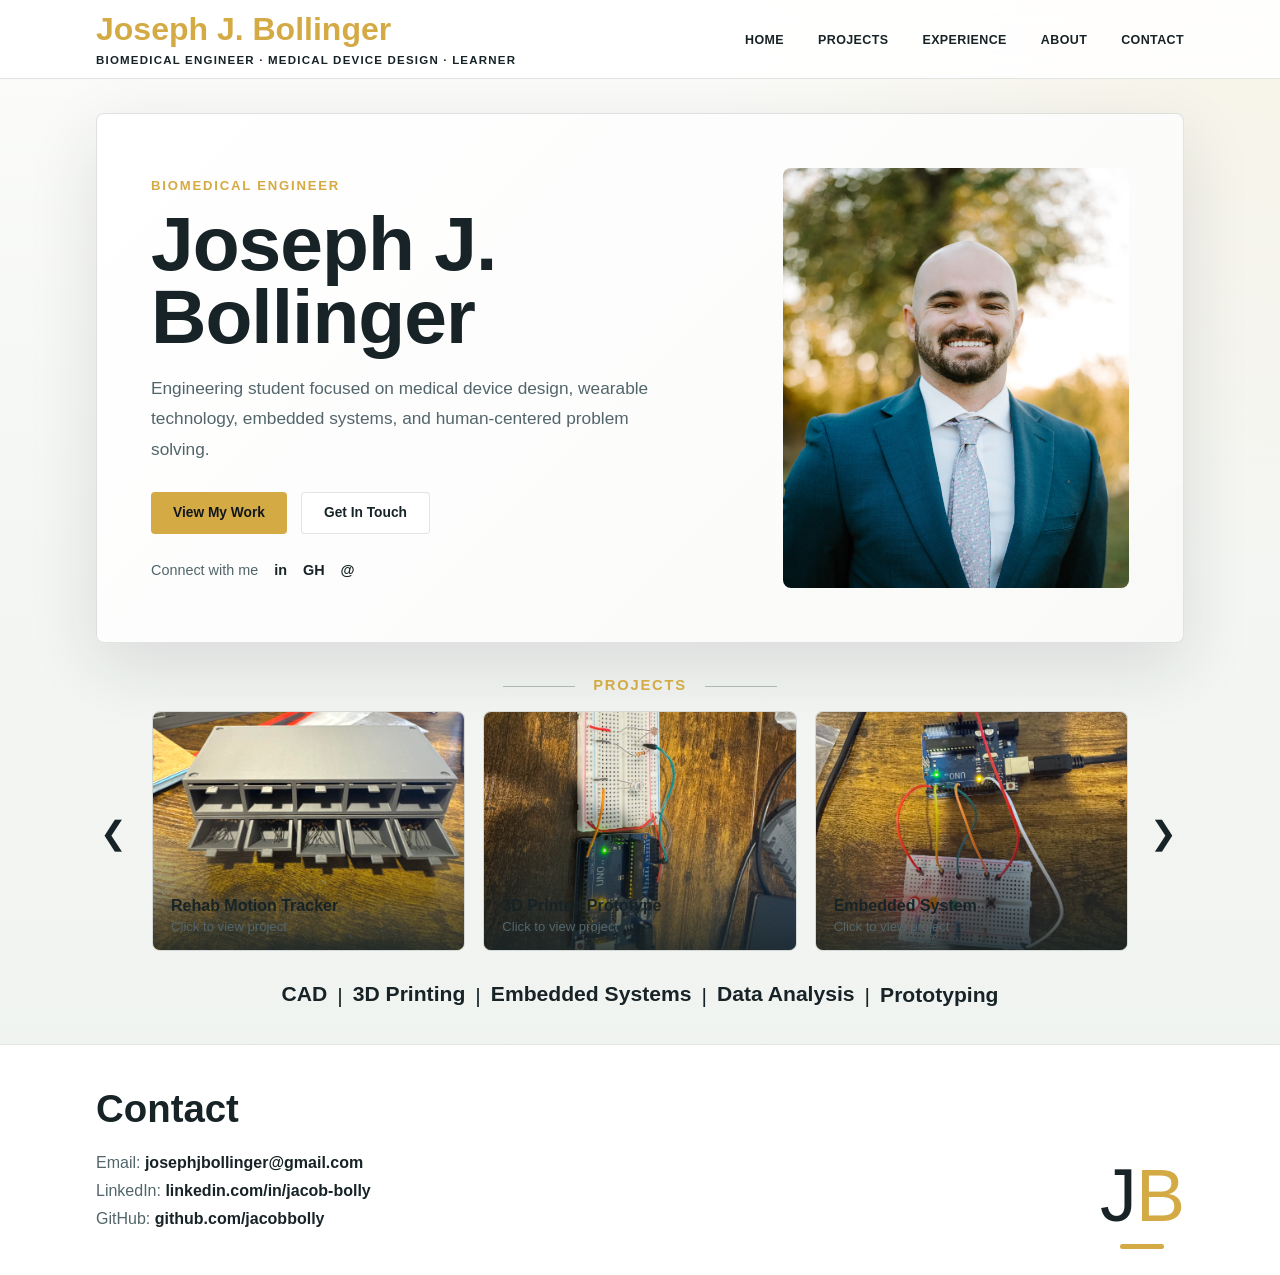
==== index.html @ 613b1543 "Add files via upload" ====
<!DOCTYPE html>
<html lang="en">
<head>
  <meta charset="UTF-8">
  <meta http-equiv="X-UA-Compatible" content="IE=edge">
  <meta name="viewport" content="width=device-width, initial-scale=1.0">
  <link rel="icon" type="image/svg+xml" href="assets/favicon.svg">
  <link rel="stylesheet" href="style.css">
  <title>Joseph J. Bollinger</title>
</head>

<body>
  <header>
    <nav class="navbar">
      <a href="index.html#home" class="nav-branding">
        <span class="nav-title">Joseph J. Bollinger</span>
        <span class="nav-subheading">Biomedical Engineer &middot; Medical Device Design &middot; Learner</span>
      </a>

      <ul class="nav-menu">
        <li class="nav-item"><a href="index.html#home" class="nav-link">Home</a></li>
        <li class="nav-item"><a href="projects.html" class="nav-link">Projects</a></li>
        <li class="nav-item"><a href="experience.html" class="nav-link">Experience</a></li>
        <li class="nav-item"><a href="about.html" class="nav-link">About</a></li>
        <li class="nav-item"><a href="index.html#contact" class="nav-link">Contact</a></li>
      </ul>

      <button type="button" class="hamburger" aria-label="Open navigation menu">
        <span class="bar"></span>
        <span class="bar"></span>
        <span class="bar"></span>
      </button>
    </nav>
  </header>

  <main>
    <section class="hero" id="home">
      <div class="hero-panel">
        <div class="hero-copy">
          <p class="eyebrow">Biomedical Engineer</p>
          <h1>Joseph J. Bollinger</h1>
          <p class="home-mission">
            Engineering student focused on medical device design, wearable technology,
            embedded systems, and human-centered problem solving.
          </p>
          <div class="hero-actions">
            <a class="primary-button" href="projects.html">View My Work</a>
            <a class="secondary-button" href="index.html#contact">Get In Touch</a>
          </div>
          <div class="social-links">
            <span>Connect with me</span>
            <a href="https://www.linkedin.com/in/jacob-bolly/" target="_blank" rel="noopener noreferrer">in</a>
            <a href="https://github.com/jacobbolly" target="_blank" rel="noopener noreferrer">GH</a>
            <a href="mailto:josephjbollinger@gmail.com">@</a>
          </div>
        </div>
        <img src="assets/home-portrait.jpg" alt="Joseph J. Bollinger" class="hero-portrait">
      </div>

      <h2 class="carousel-heading">Projects</h2>
      <div class="project-carousel">
        <button type="button" class="carousel-btn prev-btn" aria-label="Previous project">&#10094;</button>

        <div class="project-slider">
          <div class="slide-track">

            <a href="projects.html#rehab-motion-tracker" class="project-card">
              <img src="assets/project1.jpg" alt="Rehab Motion Tracker">
              <div class="project-overlay">
                <h3>Rehab Motion Tracker</h3>
                <p>Click to view project</p>
              </div>
            </a>

            <a href="projects.html#printed-prototype" class="project-card">
              <img src="assets/project2.jpg" alt="3D Printed Prototype">
              <div class="project-overlay">
                <h3>3D Printed Prototype</h3>
                <p>Click to view project</p>
              </div>
            </a>

            <a href="projects.html#embedded-system" class="project-card">
              <img src="assets/project3.jpg" alt="Embedded System">
              <div class="project-overlay">
                <h3>Embedded System</h3>
                <p>Click to view project</p>
              </div>
            </a>

            <a href="projects.html#design-project" class="project-card">
              <img src="assets/project4.jpg" alt="Design Project">
              <div class="project-overlay">
                <h3>Design Project</h3>
                <p>Click to view project</p>
              </div>
            </a>

          </div>
        </div>

        <button type="button" class="carousel-btn next-btn" aria-label="Next project">&#10095;</button>
      </div>

      <div class="carousel-dots"></div>

      <div class="featured-skills">
        <span>CAD</span>
        <span>3D Printing</span>
        <span>Embedded Systems</span>
        <span>Data Analysis</span>
        <span>Prototyping</span>
      </div>
    </section>

    <section class="section" id="contact">
      <h2>Contact</h2>
      <p>Email: <a href="mailto:josephjbollinger@gmail.com">josephjbollinger@gmail.com</a></p>
      <p>LinkedIn: <a href="https://www.linkedin.com/in/jacob-bolly/" target="_blank" rel="noopener noreferrer">linkedin.com/in/jacob-bolly</a></p>
      <p>GitHub: <a href="https://github.com/jacobbolly" target="_blank" rel="noopener noreferrer">github.com/jacobbolly</a></p>
      <div class="contact-logo" aria-label="JB logo">
        <span class="logo-j">J</span><span class="logo-b">B</span>
      </div>
    </section>
  </main>

  <script src="script.js" defer></script>
</body>
</html>
---- style.css ----
:root {
    --Primary: #f4f6f3;
    --Panel: #ffffff;
    --PanelSoft: #f9faf8;
    --Border: rgba(23, 35, 38, 0.12);
    --Accent: #d4aa45;
    --TextPrimary: #172326;
    --TextSecondary: #52656b;
    --Muted: #6f7b86;
    --Shadow: 0 24px 70px rgba(23, 35, 38, 0.12);
}

* {
    padding: 0;
    margin: 0;
    box-sizing: border-box;
}

html {
    scroll-behavior: smooth;
}

body {
    background: radial-gradient(circle at top right, rgba(212, 170, 69, 0.1), transparent 32%),
                linear-gradient(180deg, #fbfcfa 0%, #f4f6f3 46%, #eef2ef 100%);
    color: var(--TextPrimary);
    font-family: 'Manrope', Arial, sans-serif;
}

li {
    list-style: none;
}

a {
    color: inherit;
    text-decoration: none;
}

header {
    background-color: rgba(255, 255, 255, 0.88);
    border-bottom: 1px solid var(--Border);
    backdrop-filter: blur(14px);
    position: sticky;
    top: 0;
    z-index: 1000;
}

.navbar {
    min-height: 78px;
    display: flex;
    justify-content: space-between;
    align-items: center;
    padding: 0 1in;
}

.nav-menu {
    display: flex;
    align-items: center;
    gap: 34px;
}

.nav-branding {
    display: flex;
    flex-direction: column;
    gap: 6px;
}

.nav-title {
    color: var(--Accent);
    font-size: 2rem;
    font-weight: 800;
    line-height: 1.1;
}

.nav-subheading {
    color: var(--TextPrimary);
    font-size: 0.72rem;
    font-weight: 700;
    letter-spacing: 1.2px;
    text-transform: uppercase;
}

.nav-link {
    color: var(--TextPrimary);
    font-size: 0.78rem;
    font-weight: 800;
    letter-spacing: 0.4px;
    text-transform: uppercase;
    transition: 0.25s ease;
}

.nav-link:hover,
.nav-link.active {
    color: var(--Accent);
}

.hamburger {
    display: none;
    cursor: pointer;
    background-color: transparent;
    border: 0;
    padding: 0;
}

.bar {
    width: 25px;
    height: 3px;
    margin: 5px auto;
    background-color: var(--TextPrimary);
    display: block;
    transition: 0.3s;
}

.hero {
    padding: 34px 1in 34px;
}

.hero-panel {
    max-width: 1180px;
    min-height: 430px;
    margin: 0 auto;
    display: grid;
    grid-template-columns: minmax(0, 1.25fr) minmax(280px, 0.75fr);
    gap: 56px;
    align-items: center;
    background: linear-gradient(135deg, rgba(255, 255, 255, 0.96), rgba(249, 250, 248, 0.98));
    border: 1px solid var(--Border);
    border-radius: 8px;
    box-shadow: var(--Shadow);
    padding: 54px;
}

.hero-copy {
    max-width: 560px;
}

.eyebrow {
    color: var(--Accent);
    font-size: 0.82rem;
    font-weight: 900;
    letter-spacing: 1.8px;
    text-transform: uppercase;
    margin-bottom: 14px;
}

.hero h1,
.page-hero h1 {
    color: var(--TextPrimary);
    font-size: clamp(3rem, 6vw, 5.5rem);
    line-height: 0.95;
    letter-spacing: -1px;
    margin-bottom: 20px;
}

.home-mission {
    color: var(--TextSecondary);
    font-size: 1.08rem;
    line-height: 1.75;
    max-width: 520px;
}

.hero-actions {
    display: flex;
    flex-wrap: wrap;
    gap: 14px;
    margin-top: 28px;
}

.primary-button,
.secondary-button {
    border-radius: 4px;
    display: inline-flex;
    align-items: center;
    justify-content: center;
    min-height: 42px;
    padding: 0 22px;
    font-size: 0.86rem;
    font-weight: 800;
}

.primary-button {
    background-color: var(--Accent);
    color: #11161a;
}

.secondary-button {
    border: 1px solid var(--Border);
    color: var(--TextPrimary);
    background-color: #ffffff;
}

.social-links {
    display: flex;
    align-items: center;
    gap: 16px;
    margin-top: 28px;
    color: var(--TextSecondary);
    font-size: 0.9rem;
}

.social-links a {
    color: var(--TextPrimary);
    font-weight: 900;
}

.hero-portrait {
    width: 100%;
    min-height: 330px;
    max-height: 420px;
    object-fit: cover;
    object-position: center top;
    border-radius: 8px;
}

.carousel-heading {
    max-width: 1180px;
    margin: 34px auto 18px;
    color: var(--Accent);
    font-size: 0.92rem;
    font-weight: 900;
    letter-spacing: 1.8px;
    text-align: center;
    text-transform: uppercase;
}

.carousel-heading::before,
.carousel-heading::after {
    content: "";
    display: inline-block;
    width: 72px;
    height: 1px;
    margin: 0 18px;
    background-color: rgba(23, 35, 38, 0.28);
    vertical-align: middle;
}

.project-carousel {
    max-width: 1180px;
    margin: 0 auto;
    display: grid;
    grid-template-columns: 38px 1fr 38px;
    align-items: center;
    gap: 18px;
}

.project-slider {
    overflow: hidden;
}

.slide-track {
    display: flex;
    gap: 18px;
    transition: transform 0.6s ease;
}

.project-card {
    flex: 0 0 calc((100% - 36px) / 3);
    min-width: calc((100% - 36px) / 3);
    height: 240px;
    background-color: #eef2ef;
    border: 1px solid var(--Border);
    border-radius: 8px;
    overflow: hidden;
    position: relative;
}

.project-card img {
    width: 100%;
    height: 100%;
    object-fit: cover;
}

.project-card::after {
    content: "";
    position: absolute;
    inset: 0;
    background: linear-gradient(to top, rgba(23, 35, 38, 0.82), transparent 58%);
}

.project-overlay {
    position: absolute;
    left: 18px;
    right: 18px;
    bottom: 16px;
    z-index: 2;
}

.project-overlay h3 {
    color: var(--TextPrimary);
    font-size: 1rem;
    margin-bottom: 4px;
}

.project-overlay p {
    color: var(--TextSecondary);
    font-size: 0.82rem;
}

.carousel-btn {
    width: 34px;
    height: 34px;
    border: 0;
    background-color: transparent;
    color: var(--TextPrimary);
    font-size: 2rem;
    cursor: pointer;
}

.carousel-btn:hover {
    color: var(--Accent);
}

.carousel-dots {
    display: none;
}

.featured-skills {
    max-width: 1180px;
    margin: 28px auto 0;
    display: flex;
    flex-wrap: wrap;
    justify-content: center;
    align-items: center;
    gap: 10px;
    color: var(--TextPrimary);
    font-size: 1.32rem;
    font-weight: 800;
    line-height: 1.4;
}

.featured-skills span {
    color: var(--TextPrimary);
}

.featured-skills span:not(:last-child)::after {
    content: "|";
    display: inline-block;
    margin-left: 10px;
    font-weight: 300;
    color: var(--TextPrimary);
    vertical-align: middle;
}

.about-tags span {
    border: 1px solid var(--Border);
    border-radius: 6px;
    background-color: rgba(255, 255, 255, 0.72);
    color: var(--TextPrimary);
    font-size: 0.82rem;
    font-weight: 800;
    padding: 9px 16px;
}

.section {
    max-width: 1180px;
    margin: 0 auto;
    padding: 74px 1in;
}

.section h2 {
    color: var(--TextPrimary);
    font-size: clamp(2rem, 3vw, 3rem);
    margin-bottom: 18px;
}

.section p {
    color: var(--TextSecondary);
    line-height: 1.75;
}

.about-hero,
.page-hero {
    min-height: auto;
}

.about-hero .hero-content,
.page-hero .hero-content {
    max-width: 1180px;
    margin: 0 auto;
    background: linear-gradient(135deg, rgba(255, 255, 255, 0.96), rgba(249, 250, 248, 0.98));
    border: 1px solid var(--Border);
    border-radius: 8px;
    padding: 54px;
}

.about-intro {
    display: grid;
    grid-template-columns: minmax(220px, 0.7fr) minmax(0, 1.3fr);
    gap: 42px;
    align-items: center;
    margin-top: 34px;
}

.about-portrait {
    width: 100%;
    max-width: 320px;
    aspect-ratio: 4 / 5;
    object-fit: cover;
    object-position: center top;
    border-radius: 8px;
}

.about-intro-text {
    color: var(--TextSecondary);
    font-size: clamp(1.25rem, 2vw, 1.8rem);
    font-weight: 600;
    line-height: 1.5;
}

.about-layout {
    display: grid;
    grid-template-columns: minmax(0, 1.1fr) minmax(280px, 0.9fr);
    gap: 28px;
}

.about-card,
.about-values article,
.project-detail {
    background-color: var(--Panel);
    border: 1px solid var(--Border);
    border-radius: 8px;
    padding: 26px;
    box-shadow: 0 16px 42px rgba(23, 35, 38, 0.08);
}

.about-copy h2,
.about-card h3,
.about-values h3,
.project-detail h2 {
    color: var(--TextPrimary);
}

.about-copy p {
    color: var(--TextSecondary);
    margin-bottom: 16px;
}

.about-tags {
    display: flex;
    flex-wrap: wrap;
    gap: 10px;
}

.about-values {
    display: grid;
    grid-template-columns: repeat(3, minmax(0, 1fr));
    gap: 22px;
}

.about-section-alt {
    padding-top: 0;
}

.project-list {
    display: grid;
    gap: 24px;
}

.project-detail {
    display: grid;
    grid-template-columns: minmax(220px, 0.75fr) minmax(0, 1.25fr);
    gap: 26px;
    align-items: center;
}

.project-detail img {
    width: 100%;
    aspect-ratio: 4 / 3;
    object-fit: cover;
    border-radius: 8px;
}

#contact {
    max-width: none;
    background-color: #ffffff;
    border-top: 1px solid var(--Border);
    color: var(--TextPrimary);
    padding: 42px 1in;
    position: relative;
}

#contact p {
    color: var(--TextSecondary);
}

#contact a {
    color: var(--TextPrimary);
    font-weight: 800;
}

#contact a:hover {
    color: var(--Accent);
}

.contact-logo {
    position: absolute;
    right: 1in;
    bottom: 26px;
    color: var(--TextPrimary);
    font-size: 4.6rem;
    font-weight: 300;
    letter-spacing: -1px;
    line-height: 1;
}

.contact-logo::after {
    content: "";
    display: block;
    width: 44px;
    height: 5px;
    margin: 12px auto 0;
    border-radius: 999px;
    background-color: var(--Accent);
}

.logo-j {
    color: var(--TextPrimary);
}

.logo-b {
    color: var(--Accent);
}

@media(max-width: 900px) {
    .navbar,
    .hero,
    .section,
    #contact {
        padding-left: 24px;
        padding-right: 24px;
    }

    .hamburger {
        display: block;
    }

    .hamburger.active .bar:nth-child(2) {
        opacity: 0;
    }

    .hamburger.active .bar:nth-child(1) {
        transform: translateY(8px) rotate(45deg);
    }

    .hamburger.active .bar:nth-child(3) {
        transform: translateY(-8px) rotate(-45deg);
    }

    .nav-menu {
        position: fixed;
        right: 0;
        top: 78px;
        width: 100%;
        flex-direction: column;
        gap: 20px;
        background-color: #ffffff;
        border-bottom: 1px solid var(--Border);
        padding: 28px 0;
        transform: translateX(100%);
        transition: 0.3s ease;
    }

    .nav-menu.active {
        transform: translateX(0);
    }

    .hero-panel,
    .about-intro,
    .about-layout,
    .about-values,
    .project-detail {
        grid-template-columns: 1fr;
    }

    .hero-panel,
    .about-hero .hero-content,
    .page-hero .hero-content {
        padding: 28px;
    }

    .hero-portrait,
    .about-portrait {
        max-width: 360px;
        margin: 0 auto;
    }

    .project-card {
        flex-basis: 100%;
        min-width: 100%;
    }

    .contact-logo {
        position: static;
        width: max-content;
        margin: 24px 0 0 auto;
        font-size: 3.5rem;
    }
}
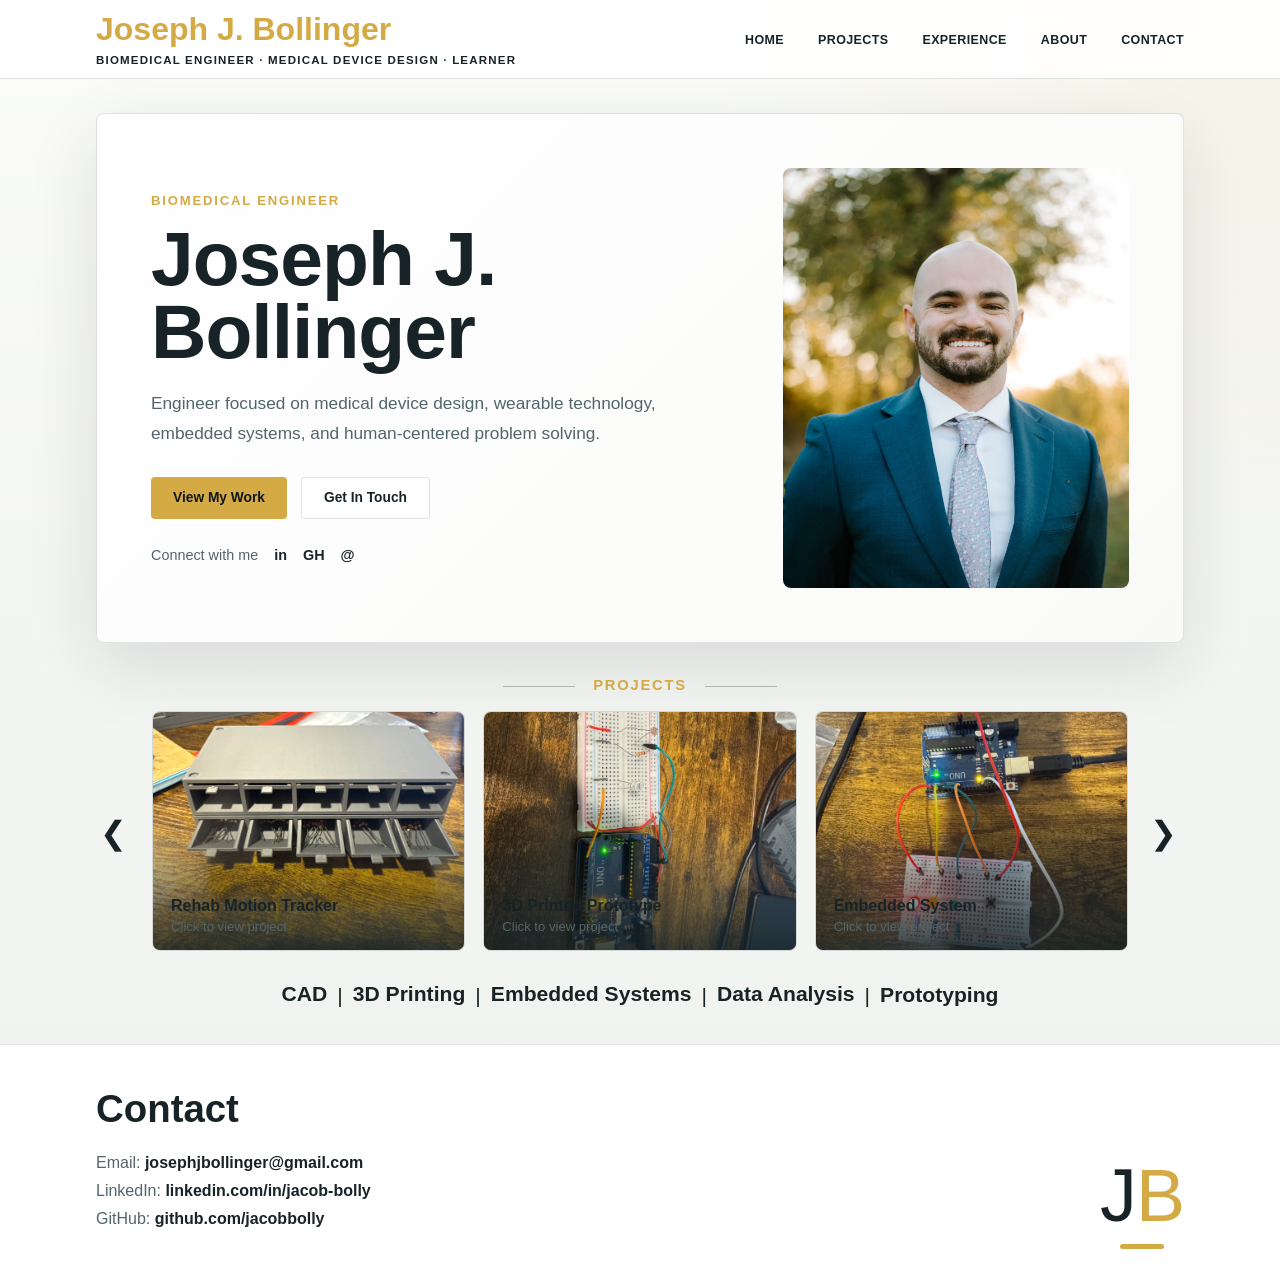
==== commit a1a07137: "Add files via upload" ====
--- a/index.html
+++ b/index.html
@@ -2,28 +2,28 @@
 <html lang="en">
 <head>
   <meta charset="UTF-8">
-  <meta http-equiv="X-UA-Compatible" content="IE=edge">
-  <meta name="viewport" content="width=device-width, initial-scale=1.0">
-  <link rel="icon" type="image/svg+xml" href="assets/favicon.svg">
-  <link rel="stylesheet" href="style.css">
-  <title>Joseph J. Bollinger</title>
+  <meta http-equiv="X-UA-Compatible" content="IE=edge">
+  <meta name="viewport" content="width=device-width, initial-scale=1.0">
+  <link rel="icon" type="image/svg+xml" href="assets/favicon.svg">
+  <link rel="stylesheet" href="style.css">
+  <title>Joseph J. Bollinger</title>
 </head>
 
 <body>
   <header>
-    <nav class="navbar">
-      <a href="index.html#home" class="nav-branding">
-        <span class="nav-title">Joseph J. Bollinger</span>
-        <span class="nav-subheading">Biomedical Engineer &middot; Medical Device Design &middot; Learner</span>
-      </a>
+    <nav class="navbar">
+      <a href="index.html#home" class="nav-branding">
+        <span class="nav-title">Joseph J. Bollinger</span>
+        <span class="nav-subheading">Biomedical Engineer &middot; Medical Device Design &middot; Learner</span>
+      </a>
 
-      <ul class="nav-menu">
-        <li class="nav-item"><a href="index.html#home" class="nav-link">Home</a></li>
-        <li class="nav-item"><a href="projects.html" class="nav-link">Projects</a></li>
-        <li class="nav-item"><a href="experience.html" class="nav-link">Experience</a></li>
-        <li class="nav-item"><a href="about.html" class="nav-link">About</a></li>
-        <li class="nav-item"><a href="index.html#contact" class="nav-link">Contact</a></li>
-      </ul>
+      <ul class="nav-menu">
+        <li class="nav-item"><a href="index.html#home" class="nav-link">Home</a></li>
+        <li class="nav-item"><a href="projects.html" class="nav-link">Projects</a></li>
+        <li class="nav-item"><a href="experience.html" class="nav-link">Experience</a></li>
+        <li class="nav-item"><a href="about.html" class="nav-link">About</a></li>
+        <li class="nav-item"><a href="index.html#contact" class="nav-link">Contact</a></li>
+      </ul>
 
       <button type="button" class="hamburger" aria-label="Open navigation menu">
         <span class="bar"></span>
@@ -34,31 +34,31 @@
   </header>
 
   <main>
-    <section class="hero" id="home">
-      <div class="hero-panel">
-        <div class="hero-copy">
-          <p class="eyebrow">Biomedical Engineer</p>
-          <h1>Joseph J. Bollinger</h1>
-          <p class="home-mission">
-            Engineering student focused on medical device design, wearable technology,
-            embedded systems, and human-centered problem solving.
-          </p>
-          <div class="hero-actions">
-            <a class="primary-button" href="projects.html">View My Work</a>
-            <a class="secondary-button" href="index.html#contact">Get In Touch</a>
-          </div>
-          <div class="social-links">
-            <span>Connect with me</span>
-            <a href="https://www.linkedin.com/in/jacob-bolly/" target="_blank" rel="noopener noreferrer">in</a>
-            <a href="https://github.com/jacobbolly" target="_blank" rel="noopener noreferrer">GH</a>
-            <a href="mailto:josephjbollinger@gmail.com">@</a>
-          </div>
-        </div>
-        <img src="assets/home-portrait.jpg" alt="Joseph J. Bollinger" class="hero-portrait">
-      </div>
-
-      <h2 class="carousel-heading">Projects</h2>
-      <div class="project-carousel">
+    <section class="hero" id="home">
+      <div class="hero-panel">
+        <div class="hero-copy">
+          <p class="eyebrow">Biomedical Engineer</p>
+          <h1>Joseph J. Bollinger</h1>
+          <p class="home-mission">
+            Engineer focused on medical device design, wearable technology,
+            embedded systems, and human-centered problem solving.
+          </p>
+          <div class="hero-actions">
+            <a class="primary-button" href="projects.html">View My Work</a>
+            <a class="secondary-button" href="index.html#contact">Get In Touch</a>
+          </div>
+          <div class="social-links">
+            <span>Connect with me</span>
+            <a href="https://www.linkedin.com/in/jacob-bolly/" target="_blank" rel="noopener noreferrer">in</a>
+            <a href="https://github.com/jacobbolly" target="_blank" rel="noopener noreferrer">GH</a>
+            <a href="mailto:josephjbollinger@gmail.com">@</a>
+          </div>
+        </div>
+        <img src="assets/home-portrait.jpg" alt="Joseph J. Bollinger" class="hero-portrait">
+      </div>
+
+      <h2 class="carousel-heading">Projects</h2>
+      <div class="project-carousel">
         <button type="button" class="carousel-btn prev-btn" aria-label="Previous project">&#10094;</button>
 
         <div class="project-slider">
@@ -102,28 +102,28 @@
         <button type="button" class="carousel-btn next-btn" aria-label="Next project">&#10095;</button>
       </div>
 
-      <div class="carousel-dots"></div>
-
-      <div class="featured-skills">
+      <div class="carousel-dots"></div>
+
+      <div class="featured-skills">
         <span>CAD</span>
         <span>3D Printing</span>
         <span>Embedded Systems</span>
-        <span>Data Analysis</span>
-        <span>Prototyping</span>
-      </div>
-    </section>
+        <span>Data Analysis</span>
+        <span>Prototyping</span>
+      </div>
+    </section>
 
-    <section class="section" id="contact">
-      <h2>Contact</h2>
-      <p>Email: <a href="mailto:josephjbollinger@gmail.com">josephjbollinger@gmail.com</a></p>
-      <p>LinkedIn: <a href="https://www.linkedin.com/in/jacob-bolly/" target="_blank" rel="noopener noreferrer">linkedin.com/in/jacob-bolly</a></p>
-      <p>GitHub: <a href="https://github.com/jacobbolly" target="_blank" rel="noopener noreferrer">github.com/jacobbolly</a></p>
-      <div class="contact-logo" aria-label="JB logo">
-        <span class="logo-j">J</span><span class="logo-b">B</span>
-      </div>
-    </section>
+    <section class="section" id="contact">
+      <h2>Contact</h2>
+      <p>Email: <a href="mailto:josephjbollinger@gmail.com">josephjbollinger@gmail.com</a></p>
+      <p>LinkedIn: <a href="https://www.linkedin.com/in/jacob-bolly/" target="_blank" rel="noopener noreferrer">linkedin.com/in/jacob-bolly</a></p>
+      <p>GitHub: <a href="https://github.com/jacobbolly" target="_blank" rel="noopener noreferrer">github.com/jacobbolly</a></p>
+      <div class="contact-logo" aria-label="JB logo">
+        <span class="logo-j">J</span><span class="logo-b">B</span>
+      </div>
+    </section>
   </main>
 
   <script src="script.js" defer></script>
 </body>
-</html>
+</html>
--- a/style.css
+++ b/style.css
@@ -468,6 +468,82 @@
     aspect-ratio: 4 / 3;
     object-fit: cover;
     border-radius: 8px;
+}
+
+.experience-summary {
+    color: var(--TextSecondary);
+    font-size: clamp(1.1rem, 1.8vw, 1.45rem);
+    font-weight: 600;
+    line-height: 1.55;
+    max-width: 840px;
+}
+
+.experience-section {
+    padding-top: 56px;
+}
+
+.experience-section-tight {
+    padding-top: 0;
+}
+
+.experience-grid {
+    display: grid;
+    grid-template-columns: minmax(0, 1.35fr) minmax(280px, 0.65fr);
+    gap: 24px;
+}
+
+.experience-grid.three-column {
+    grid-template-columns: repeat(3, minmax(0, 1fr));
+}
+
+.experience-card,
+.skills-panel {
+    background-color: var(--Panel);
+    border: 1px solid var(--Border);
+    border-radius: 8px;
+    box-shadow: 0 16px 42px rgba(23, 35, 38, 0.08);
+    padding: 28px;
+}
+
+.experience-item {
+    display: grid;
+    grid-template-columns: 150px minmax(0, 1fr);
+    gap: 28px;
+}
+
+.experience-date {
+    color: var(--Accent);
+    font-size: 0.86rem;
+    font-weight: 900;
+    letter-spacing: 1px;
+    text-transform: uppercase;
+}
+
+.experience-card h2,
+.experience-card h3 {
+    color: var(--TextPrimary);
+    margin-bottom: 8px;
+}
+
+.experience-card h3:not(:first-of-type) {
+    margin-top: 22px;
+}
+
+.experience-org {
+    color: var(--Muted);
+    font-weight: 800;
+    margin-bottom: 14px;
+}
+
+.experience-card ul {
+    color: var(--TextSecondary);
+    line-height: 1.65;
+    padding-left: 20px;
+}
+
+.experience-card li {
+    list-style: disc;
+    margin-bottom: 8px;
 }
 
 #contact {
@@ -568,7 +644,10 @@
     .about-intro,
     .about-layout,
     .about-values,
-    .project-detail {
+    .project-detail,
+    .experience-grid,
+    .experience-grid.three-column,
+    .experience-item {
         grid-template-columns: 1fr;
     }
 
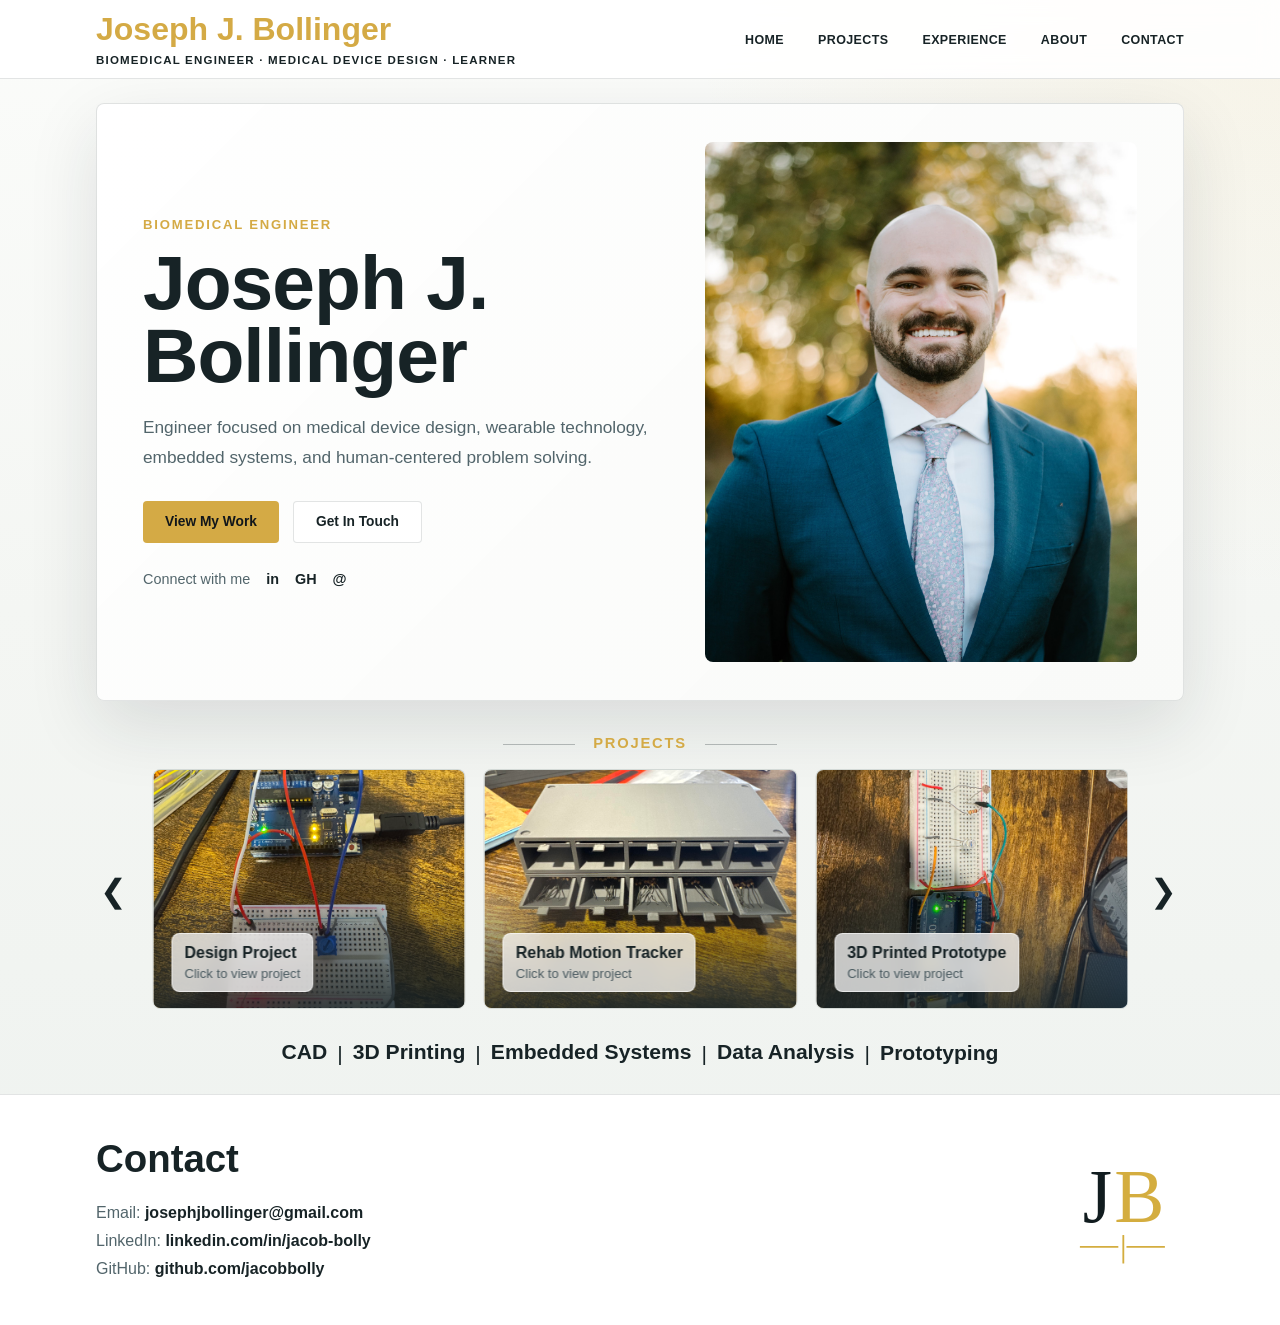
==== commit ba6568e6: "Add files via upload" ====
--- a/index.html
+++ b/index.html
@@ -118,9 +118,7 @@
       <p>Email: <a href="mailto:josephjbollinger@gmail.com">josephjbollinger@gmail.com</a></p>
       <p>LinkedIn: <a href="https://www.linkedin.com/in/jacob-bolly/" target="_blank" rel="noopener noreferrer">linkedin.com/in/jacob-bolly</a></p>
       <p>GitHub: <a href="https://github.com/jacobbolly" target="_blank" rel="noopener noreferrer">github.com/jacobbolly</a></p>
-      <div class="contact-logo" aria-label="JB logo">
-        <span class="logo-j">J</span><span class="logo-b">B</span>
-      </div>
+      <img class="contact-logo" src="assets/contact-logo.svg" alt="JB logo">
     </section>
   </main>
 
--- a/style.css
+++ b/style.css
@@ -112,26 +112,27 @@
 }
 
 .hero {
-    padding: 34px 1in 34px;
+    padding: 24px 1in 26px;
 }
 
 .hero-panel {
-    max-width: 1180px;
-    min-height: 430px;
+    max-width: 1440px;
+    min-height: 360px;
     margin: 0 auto;
     display: grid;
-    grid-template-columns: minmax(0, 1.25fr) minmax(280px, 0.75fr);
-    gap: 56px;
+    grid-template-columns: minmax(0, 1fr) minmax(340px, 0.82fr);
+    gap: 36px;
     align-items: center;
     background: linear-gradient(135deg, rgba(255, 255, 255, 0.96), rgba(249, 250, 248, 0.98));
     border: 1px solid var(--Border);
     border-radius: 8px;
     box-shadow: var(--Shadow);
-    padding: 54px;
+    padding: 38px 46px;
 }
 
 .hero-copy {
-    max-width: 560px;
+    max-width: 620px;
+    justify-self: center;
 }
 
 .eyebrow {
@@ -205,15 +206,15 @@
 
 .hero-portrait {
     width: 100%;
-    min-height: 330px;
-    max-height: 420px;
+    min-height: 360px;
+    max-height: 520px;
     object-fit: cover;
-    object-position: center top;
+    object-position: center 22%;
     border-radius: 8px;
 }
 
 .carousel-heading {
-    max-width: 1180px;
+    max-width: 1440px;
     margin: 34px auto 18px;
     color: var(--Accent);
     font-size: 0.92rem;
@@ -235,7 +236,7 @@
 }
 
 .project-carousel {
-    max-width: 1180px;
+    max-width: 1440px;
     margin: 0 auto;
     display: grid;
     grid-template-columns: 38px 1fr 38px;
@@ -283,6 +284,13 @@
     right: 18px;
     bottom: 16px;
     z-index: 2;
+    width: max-content;
+    max-width: calc(100% - 36px);
+    border: 1px solid rgba(255, 255, 255, 0.58);
+    border-radius: 8px;
+    background-color: rgba(255, 255, 255, 0.74);
+    backdrop-filter: blur(8px);
+    padding: 10px 12px;
 }
 
 .project-overlay h3 {
@@ -292,7 +300,7 @@
 }
 
 .project-overlay p {
-    color: var(--TextSecondary);
+    color: #4b5b61;
     font-size: 0.82rem;
 }
 
@@ -315,7 +323,7 @@
 }
 
 .featured-skills {
-    max-width: 1180px;
+    max-width: 1440px;
     margin: 28px auto 0;
     display: flex;
     flex-wrap: wrap;
@@ -352,9 +360,9 @@
 }
 
 .section {
-    max-width: 1180px;
+    max-width: 1440px;
     margin: 0 auto;
-    padding: 74px 1in;
+    padding: 74px 36px;
 }
 
 .section h2 {
@@ -375,7 +383,7 @@
 
 .about-hero .hero-content,
 .page-hero .hero-content {
-    max-width: 1180px;
+    max-width: 1440px;
     margin: 0 auto;
     background: linear-gradient(135deg, rgba(255, 255, 255, 0.96), rgba(249, 250, 248, 0.98));
     border: 1px solid var(--Border);
@@ -470,9 +478,181 @@
     border-radius: 8px;
 }
 
+.project-detail-page {
+    display: grid;
+    grid-template-columns: 190px minmax(0, 1fr);
+    gap: 24px;
+    align-items: start;
+    max-width: 1440px;
+    padding-left: 36px;
+    padding-right: 36px;
+}
+
+.project-sidebar {
+    position: sticky;
+    top: 104px;
+    background-color: var(--Panel);
+    border: 1px solid var(--Border);
+    border-radius: 8px;
+    box-shadow: 0 16px 42px rgba(23, 35, 38, 0.08);
+    padding: 18px;
+}
+
+.project-sidebar a {
+    display: block;
+    color: var(--TextSecondary);
+    font-size: 0.9rem;
+    font-weight: 800;
+    padding: 11px 10px;
+    border-radius: 6px;
+}
+
+.project-sidebar a:hover {
+    background-color: var(--PanelSoft);
+    color: var(--Accent);
+}
+
+.project-workspace {
+    display: grid;
+    gap: 22px;
+}
+
+.project-heading-row,
+.project-showcase,
+.project-info-card,
+.project-process,
+.project-gallery,
+.other-projects {
+    background-color: var(--Panel);
+    border: 1px solid var(--Border);
+    border-radius: 8px;
+    box-shadow: 0 16px 42px rgba(23, 35, 38, 0.08);
+    padding: 24px;
+}
+
+.project-heading-row {
+    display: flex;
+    justify-content: space-between;
+    gap: 22px;
+    align-items: start;
+}
+
+.project-heading-row h2 {
+    color: var(--TextPrimary);
+    font-size: clamp(2rem, 4vw, 3.2rem);
+    margin-bottom: 8px;
+}
+
+.project-showcase {
+    display: grid;
+    grid-template-columns: minmax(0, 0.95fr) minmax(280px, 1.05fr);
+    gap: 24px;
+    align-items: center;
+}
+
+.project-showcase h3,
+.project-info-card h3,
+.project-process h3 {
+    color: var(--TextPrimary);
+    margin-bottom: 10px;
+}
+
+.project-showcase img,
+.project-info-card img {
+    width: 100%;
+    aspect-ratio: 16 / 10;
+    object-fit: cover;
+    border-radius: 8px;
+}
+
+.project-card-grid {
+    display: grid;
+    grid-template-columns: repeat(3, minmax(0, 1fr));
+    gap: 18px;
+}
+
+.project-info-card p {
+    color: var(--TextSecondary);
+}
+
+.result-chart {
+    height: 150px;
+    display: flex;
+    align-items: end;
+    gap: 12px;
+    border-left: 1px solid var(--Border);
+    border-bottom: 1px solid var(--Border);
+    margin: 16px 0;
+    padding: 0 12px;
+}
+
+.result-chart span {
+    flex: 1;
+    background: linear-gradient(180deg, var(--Accent), #f1dfad);
+    border-radius: 4px 4px 0 0;
+}
+
+.metrics-card dl {
+    display: grid;
+    gap: 12px;
+}
+
+.metrics-card div {
+    display: flex;
+    justify-content: space-between;
+    gap: 18px;
+    border-bottom: 1px solid var(--Border);
+    padding-bottom: 10px;
+}
+
+.metrics-card dt {
+    color: var(--TextSecondary);
+    font-weight: 800;
+}
+
+.metrics-card dd {
+    color: var(--TextPrimary);
+    font-weight: 900;
+}
+
+.process-steps {
+    display: grid;
+    grid-template-columns: repeat(4, minmax(0, 1fr));
+    gap: 14px;
+}
+
+.process-steps article {
+    border: 1px solid var(--Border);
+    border-radius: 8px;
+    padding: 16px;
+    background-color: var(--PanelSoft);
+}
+
+.process-steps span {
+    color: var(--Accent);
+    font-weight: 900;
+}
+
+.project-gallery > div {
+    display: grid;
+    grid-template-columns: repeat(4, minmax(0, 1fr));
+    gap: 12px;
+}
+
+.project-gallery img {
+    width: 100%;
+    aspect-ratio: 4 / 3;
+    object-fit: cover;
+    border-radius: 8px;
+}
+
+.compact-showcase {
+    grid-template-columns: minmax(0, 1.25fr) minmax(220px, 0.75fr);
+}
+
 .experience-summary {
     color: var(--TextSecondary);
-    font-size: clamp(1.1rem, 1.8vw, 1.45rem);
+    font-size: clamp(1rem, 1.45vw, 1.24rem);
     font-weight: 600;
     line-height: 1.55;
     max-width: 840px;
@@ -507,8 +687,8 @@
 
 .experience-item {
     display: grid;
-    grid-template-columns: 150px minmax(0, 1fr);
-    gap: 28px;
+    grid-template-columns: 1fr;
+    gap: 14px;
 }
 
 .experience-date {
@@ -517,6 +697,9 @@
     font-weight: 900;
     letter-spacing: 1px;
     text-transform: uppercase;
+    width: max-content;
+    border-bottom: 1px solid var(--Border);
+    padding-bottom: 8px;
 }
 
 .experience-card h2,
@@ -571,30 +754,11 @@
 .contact-logo {
     position: absolute;
     right: 1in;
-    bottom: 26px;
-    color: var(--TextPrimary);
-    font-size: 4.6rem;
-    font-weight: 300;
-    letter-spacing: -1px;
-    line-height: 1;
-}
-
-.contact-logo::after {
-    content: "";
-    display: block;
-    width: 44px;
-    height: 5px;
-    margin: 12px auto 0;
-    border-radius: 999px;
-    background-color: var(--Accent);
-}
-
-.logo-j {
-    color: var(--TextPrimary);
-}
-
-.logo-b {
-    color: var(--Accent);
+    top: 50%;
+    transform: translateY(-50%);
+    width: 132px;
+    height: 132px;
+    object-fit: contain;
 }
 
 @media(max-width: 900px) {
@@ -645,12 +809,33 @@
     .about-layout,
     .about-values,
     .project-detail,
+    .project-detail-page,
+    .project-showcase,
+    .compact-showcase,
+    .project-card-grid,
+    .process-steps,
+    .project-gallery > div,
     .experience-grid,
     .experience-grid.three-column,
     .experience-item {
         grid-template-columns: 1fr;
     }
 
+    .project-sidebar {
+        position: static;
+        display: flex;
+        flex-wrap: wrap;
+        gap: 8px;
+    }
+
+    .project-sidebar a {
+        padding: 8px 10px;
+    }
+
+    .project-heading-row {
+        flex-direction: column;
+    }
+
     .hero-panel,
     .about-hero .hero-content,
     .page-hero .hero-content {
@@ -670,8 +855,9 @@
 
     .contact-logo {
         position: static;
-        width: max-content;
+        transform: none;
+        width: 112px;
+        height: 112px;
         margin: 24px 0 0 auto;
-        font-size: 3.5rem;
-    }
-}
+    }
+}
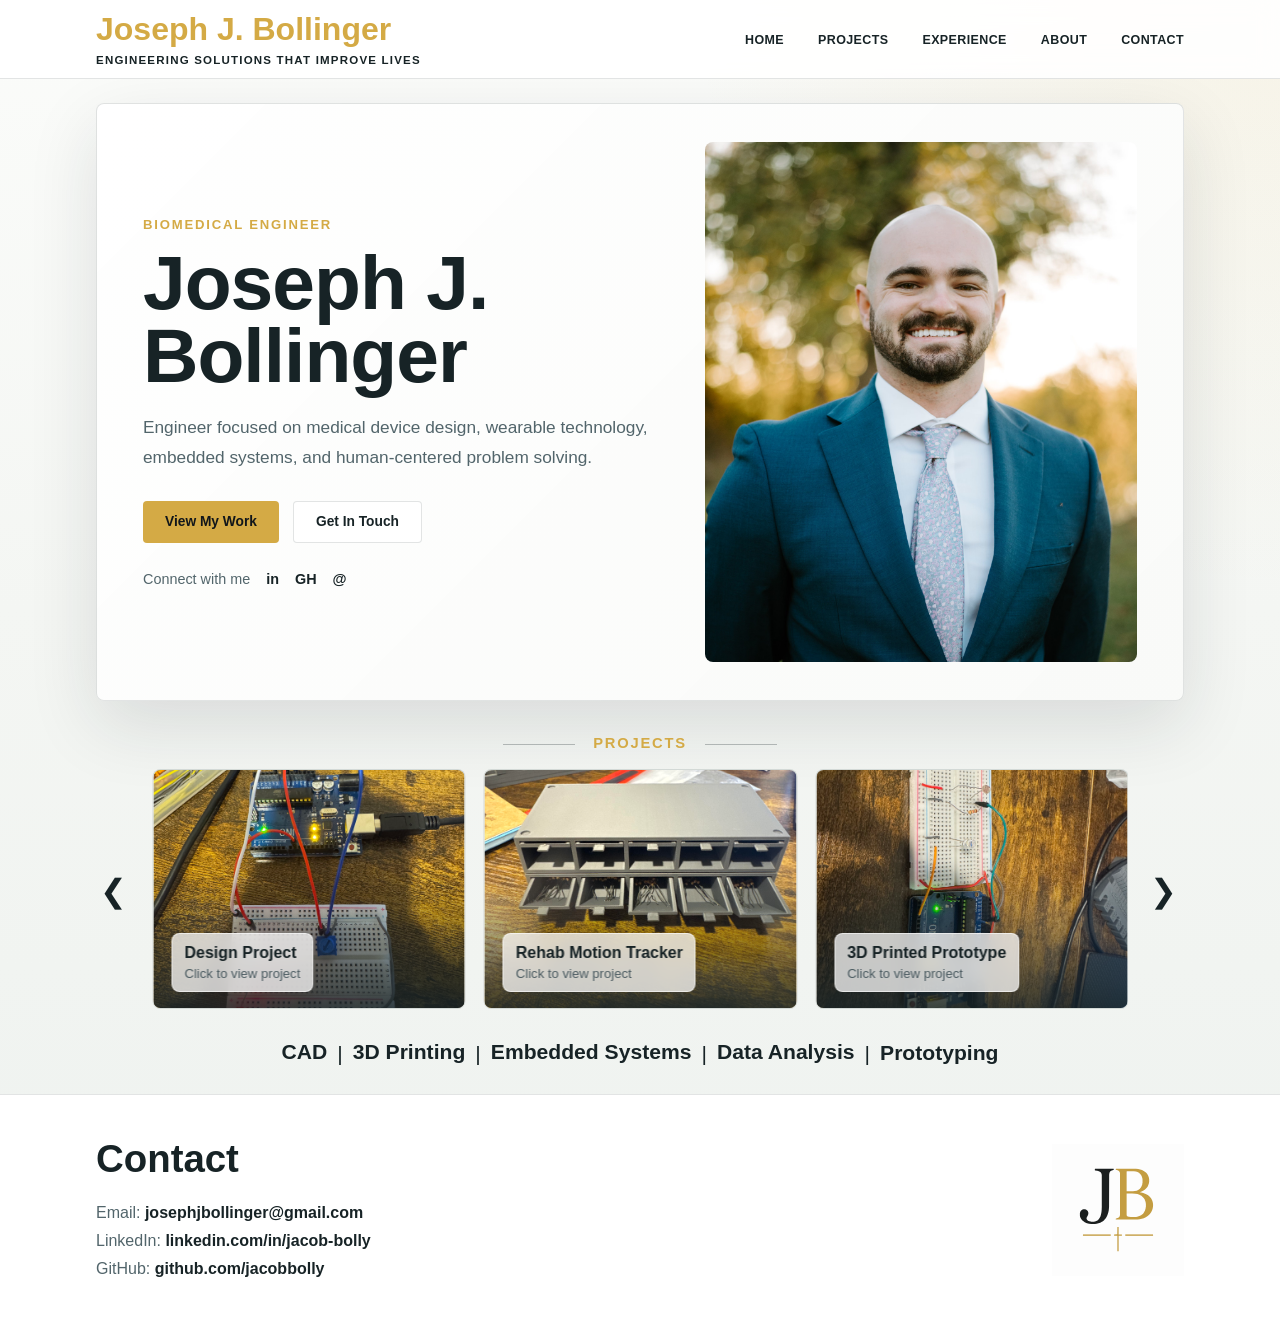
==== commit 1a083342: "Add files via upload" ====
--- a/index.html
+++ b/index.html
@@ -14,7 +14,7 @@
     <nav class="navbar">
       <a href="index.html#home" class="nav-branding">
         <span class="nav-title">Joseph J. Bollinger</span>
-        <span class="nav-subheading">Biomedical Engineer &middot; Medical Device Design &middot; Learner</span>
+        <span class="nav-subheading">Engineering Solutions that Improve Lives</span>
       </a>
 
       <ul class="nav-menu">
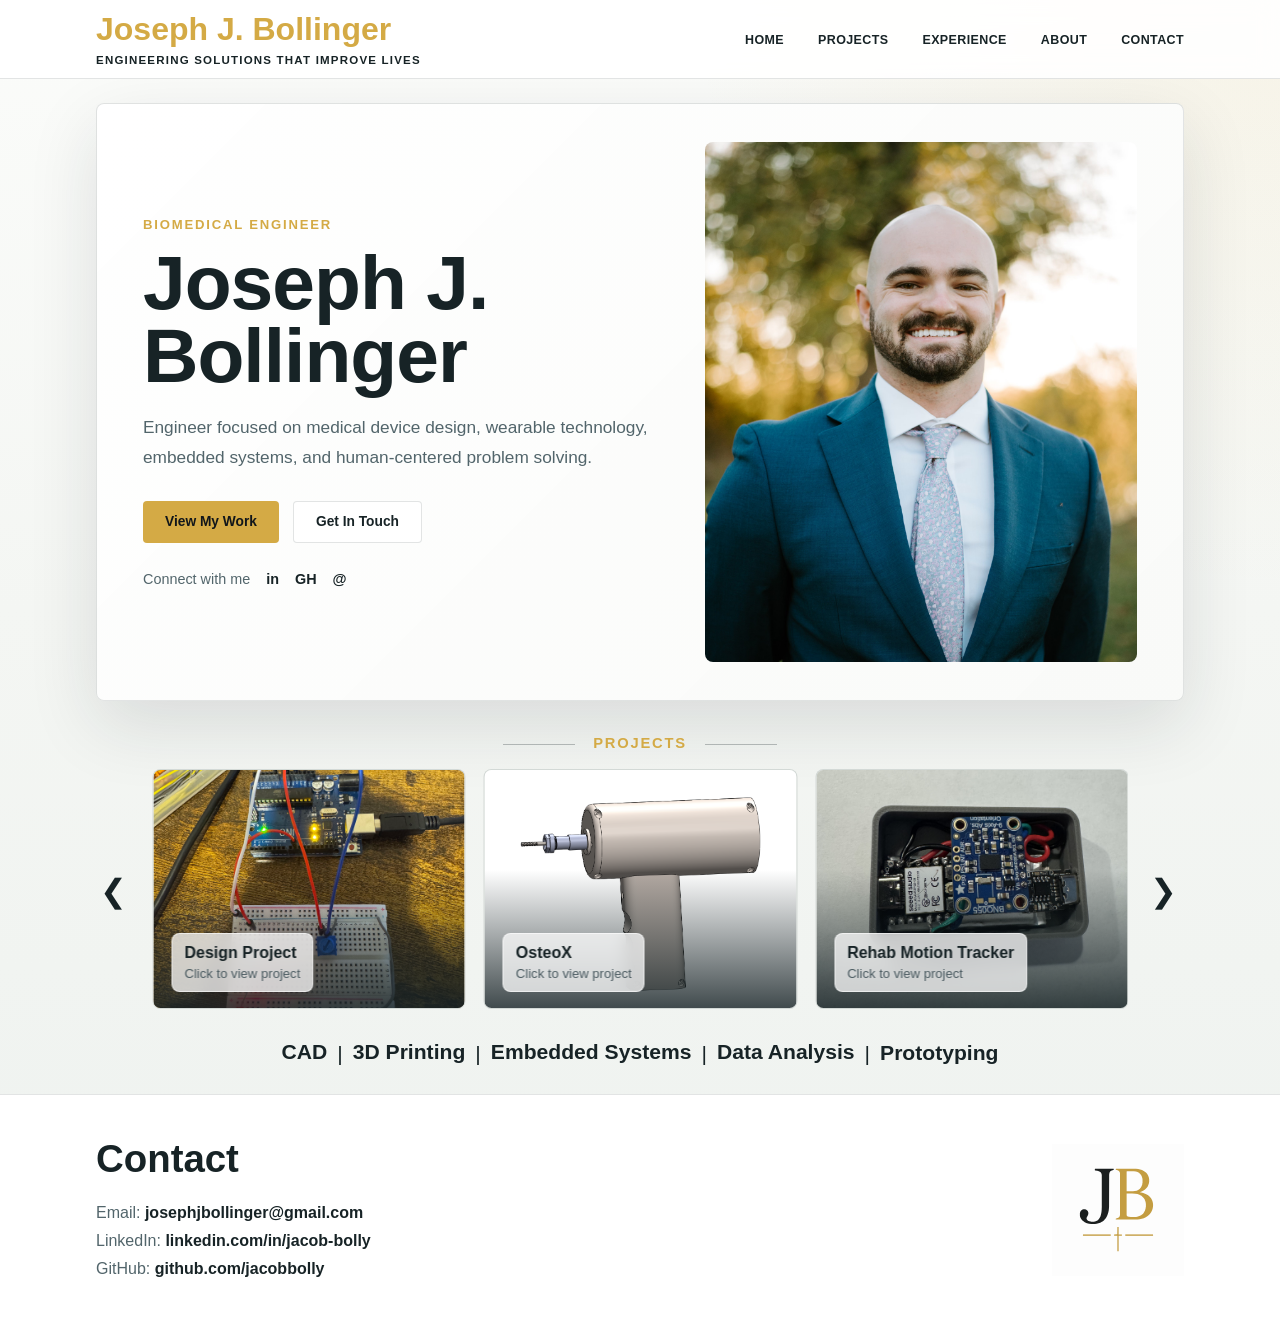
==== commit 74adb468: "Add files via upload" ====
--- a/index.html
+++ b/index.html
@@ -64,21 +64,21 @@
         <div class="project-slider">
           <div class="slide-track">
 
-            <a href="projects.html#rehab-motion-tracker" class="project-card">
-              <img src="assets/project1.jpg" alt="Rehab Motion Tracker">
-              <div class="project-overlay">
-                <h3>Rehab Motion Tracker</h3>
-                <p>Click to view project</p>
-              </div>
-            </a>
+            <a href="projects.html#osteox" class="project-card">
+              <img class="image-contain" src="assets/osteox-works-like.png" alt="OsteoX neurosurgical bone removal device">
+              <div class="project-overlay">
+                <h3>OsteoX</h3>
+                <p>Click to view project</p>
+              </div>
+            </a>
 
-            <a href="projects.html#printed-prototype" class="project-card">
-              <img src="assets/project2.jpg" alt="3D Printed Prototype">
-              <div class="project-overlay">
-                <h3>3D Printed Prototype</h3>
-                <p>Click to view project</p>
-              </div>
-            </a>
+            <a href="projects.html#rehab-device" class="project-card">
+              <img src="assets/rehab-prototype.jpg" alt="Rehab Motion Tracker prototype">
+              <div class="project-overlay">
+                <h3>Rehab Motion Tracker</h3>
+                <p>Click to view project</p>
+              </div>
+            </a>
 
             <a href="projects.html#embedded-system" class="project-card">
               <img src="assets/project3.jpg" alt="Embedded System">
--- a/style.css
+++ b/style.css
@@ -271,6 +271,12 @@
     object-fit: cover;
 }
 
+.project-card img.image-contain {
+    object-fit: contain;
+    background-color: #ffffff;
+    padding: 10px;
+}
+
 .project-card::after {
     content: "";
     position: absolute;
@@ -488,6 +494,26 @@
     padding-right: 36px;
 }
 
+.project-detail-page:not(.active) {
+    display: none;
+}
+
+.project-detail-page.active {
+    animation: projectFadeIn 240ms ease;
+}
+
+@keyframes projectFadeIn {
+    from {
+        opacity: 0;
+        transform: translateY(8px);
+    }
+
+    to {
+        opacity: 1;
+        transform: translateY(0);
+    }
+}
+
 .project-sidebar {
     position: sticky;
     top: 104px;
@@ -522,12 +548,74 @@
 .project-info-card,
 .project-process,
 .project-gallery,
+.project-contributors,
 .other-projects {
     background-color: var(--Panel);
     border: 1px solid var(--Border);
     border-radius: 8px;
     box-shadow: 0 16px 42px rgba(23, 35, 38, 0.08);
     padding: 24px;
+}
+
+.project-info-card {
+    display: block;
+}
+
+a.project-info-card {
+    color: inherit;
+}
+
+a.project-info-card:hover {
+    transform: translateY(-2px);
+    box-shadow: 0 20px 48px rgba(23, 35, 38, 0.12);
+}
+
+.project-switcher {
+    padding-bottom: 12px;
+}
+
+.project-switch-carousel {
+    display: grid;
+    grid-template-columns: 38px minmax(0, 1fr) 38px;
+    gap: 12px;
+    align-items: center;
+}
+
+.project-switch-viewport {
+    overflow: hidden;
+    padding: 6px 2px 20px;
+}
+
+.project-switch-track {
+    display: flex;
+    gap: 18px;
+    transition: transform 320ms ease;
+    will-change: transform;
+}
+
+.project-switch-card {
+    flex: 0 0 min(360px, calc(100vw - 136px));
+    transition: transform 180ms ease, box-shadow 180ms ease, border-color 180ms ease;
+}
+
+.project-switch-card.active {
+    border-color: var(--Accent);
+    box-shadow: 0 20px 48px rgba(108, 92, 67, 0.16);
+}
+
+.project-switch-btn {
+    width: 34px;
+    height: 34px;
+    border: 0;
+    background-color: transparent;
+    color: var(--TextSecondary);
+    cursor: pointer;
+    font-size: 1.8rem;
+    line-height: 1;
+}
+
+.project-switch-btn:hover {
+    color: var(--Accent);
 }
 
 .project-heading-row {
@@ -541,6 +629,34 @@
     color: var(--TextPrimary);
     font-size: clamp(2rem, 4vw, 3.2rem);
     margin-bottom: 8px;
+}
+
+.metrics-strip {
+    display: grid;
+    grid-template-columns: repeat(4, minmax(0, 1fr));
+    gap: 12px;
+}
+
+.metrics-strip div {
+    background-color: var(--Panel);
+    border: 1px solid var(--Border);
+    border-radius: 8px;
+    padding: 16px;
+}
+
+.metrics-strip span {
+    display: block;
+    color: var(--TextSecondary);
+    font-size: 0.78rem;
+    font-weight: 800;
+    letter-spacing: 0.08em;
+    margin-bottom: 8px;
+    text-transform: uppercase;
+}
+
+.metrics-strip strong {
+    color: var(--TextPrimary);
+    font-size: clamp(1rem, 1.5vw, 1.25rem);
 }
 
 .project-showcase {
@@ -565,10 +681,31 @@
     border-radius: 8px;
 }
 
+.project-showcase img.image-contain,
+.project-info-card img.image-contain,
+.project-gallery img.image-contain {
+    object-fit: contain;
+    background-color: #ffffff;
+    padding: 10px;
+}
+
 .project-card-grid {
     display: grid;
     grid-template-columns: repeat(3, minmax(0, 1fr));
     gap: 18px;
+}
+
+.components-grid {
+    grid-template-columns: repeat(4, minmax(0, 1fr));
+}
+
+.data-results-card {
+    grid-column: span 2;
+}
+
+.data-results-card .data-visuals {
+    grid-template-columns: repeat(2, minmax(0, 1fr));
+    align-items: stretch;
 }
 
 .project-info-card p {
@@ -592,6 +729,19 @@
     border-radius: 4px 4px 0 0;
 }
 
+.data-visuals {
+    display: grid;
+    gap: 12px;
+    margin-bottom: 14px;
+}
+
+.data-visuals img {
+    width: 100%;
+    border: 1px solid var(--Border);
+    border-radius: 8px;
+    background-color: #ffffff;
+}
+
 .metrics-card dl {
     display: grid;
     gap: 12px;
@@ -640,10 +790,37 @@
 }
 
 .project-gallery img {
+    display: block;
     width: 100%;
-    aspect-ratio: 4 / 3;
-    object-fit: cover;
-    border-radius: 8px;
+    height: auto;
+    aspect-ratio: 1 / 1;
+    object-fit: contain;
+    background-color: #ffffff;
+    border: 1px solid var(--Border);
+    border-radius: 8px;
+    padding: 12px;
+    box-shadow: 0 10px 24px rgba(23, 35, 38, 0.08);
+}
+
+.project-gallery img.image-contain {
+    object-fit: contain;
+    background-color: #ffffff;
+}
+
+.project-contributors > div {
+    display: grid;
+    grid-template-columns: repeat(3, minmax(0, 1fr));
+    gap: 12px;
+}
+
+.project-contributors span {
+    display: block;
+    color: var(--TextPrimary);
+    font-weight: 800;
+    background-color: var(--PanelSoft);
+    border: 1px solid var(--Border);
+    border-radius: 8px;
+    padding: 14px 16px;
 }
 
 .compact-showcase {
@@ -812,9 +989,12 @@
     .project-detail-page,
     .project-showcase,
     .compact-showcase,
+    .metrics-strip,
     .project-card-grid,
+    .data-results-card .data-visuals,
     .process-steps,
     .project-gallery > div,
+    .project-contributors > div,
     .experience-grid,
     .experience-grid.three-column,
     .experience-item {
@@ -834,6 +1014,10 @@
 
     .project-heading-row {
         flex-direction: column;
+    }
+
+    .data-results-card {
+        grid-column: auto;
     }
 
     .hero-panel,
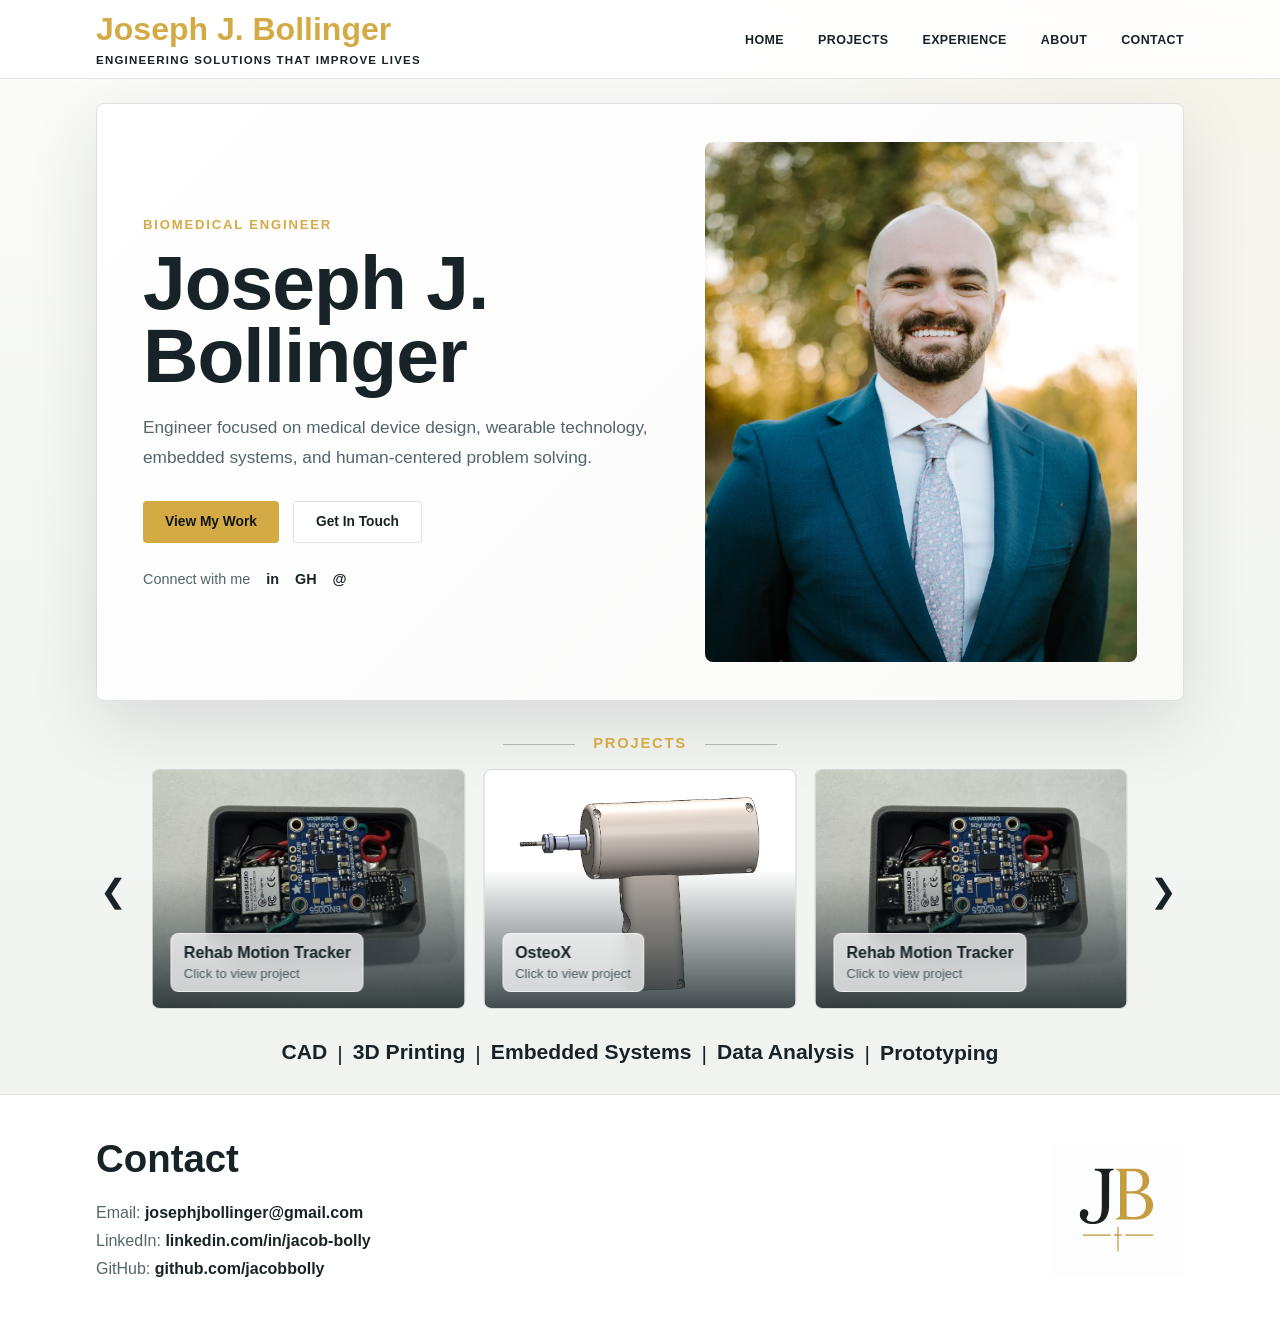
==== commit acd51c0a: "Add files via upload" ====
--- a/index.html
+++ b/index.html
@@ -80,23 +80,7 @@
               </div>
             </a>
 
-            <a href="projects.html#embedded-system" class="project-card">
-              <img src="assets/project3.jpg" alt="Embedded System">
-              <div class="project-overlay">
-                <h3>Embedded System</h3>
-                <p>Click to view project</p>
-              </div>
-            </a>
-
-            <a href="projects.html#design-project" class="project-card">
-              <img src="assets/project4.jpg" alt="Design Project">
-              <div class="project-overlay">
-                <h3>Design Project</h3>
-                <p>Click to view project</p>
-              </div>
-            </a>
-
-          </div>
+          </div>
         </div>
 
         <button type="button" class="carousel-btn next-btn" aria-label="Next project">&#10095;</button>
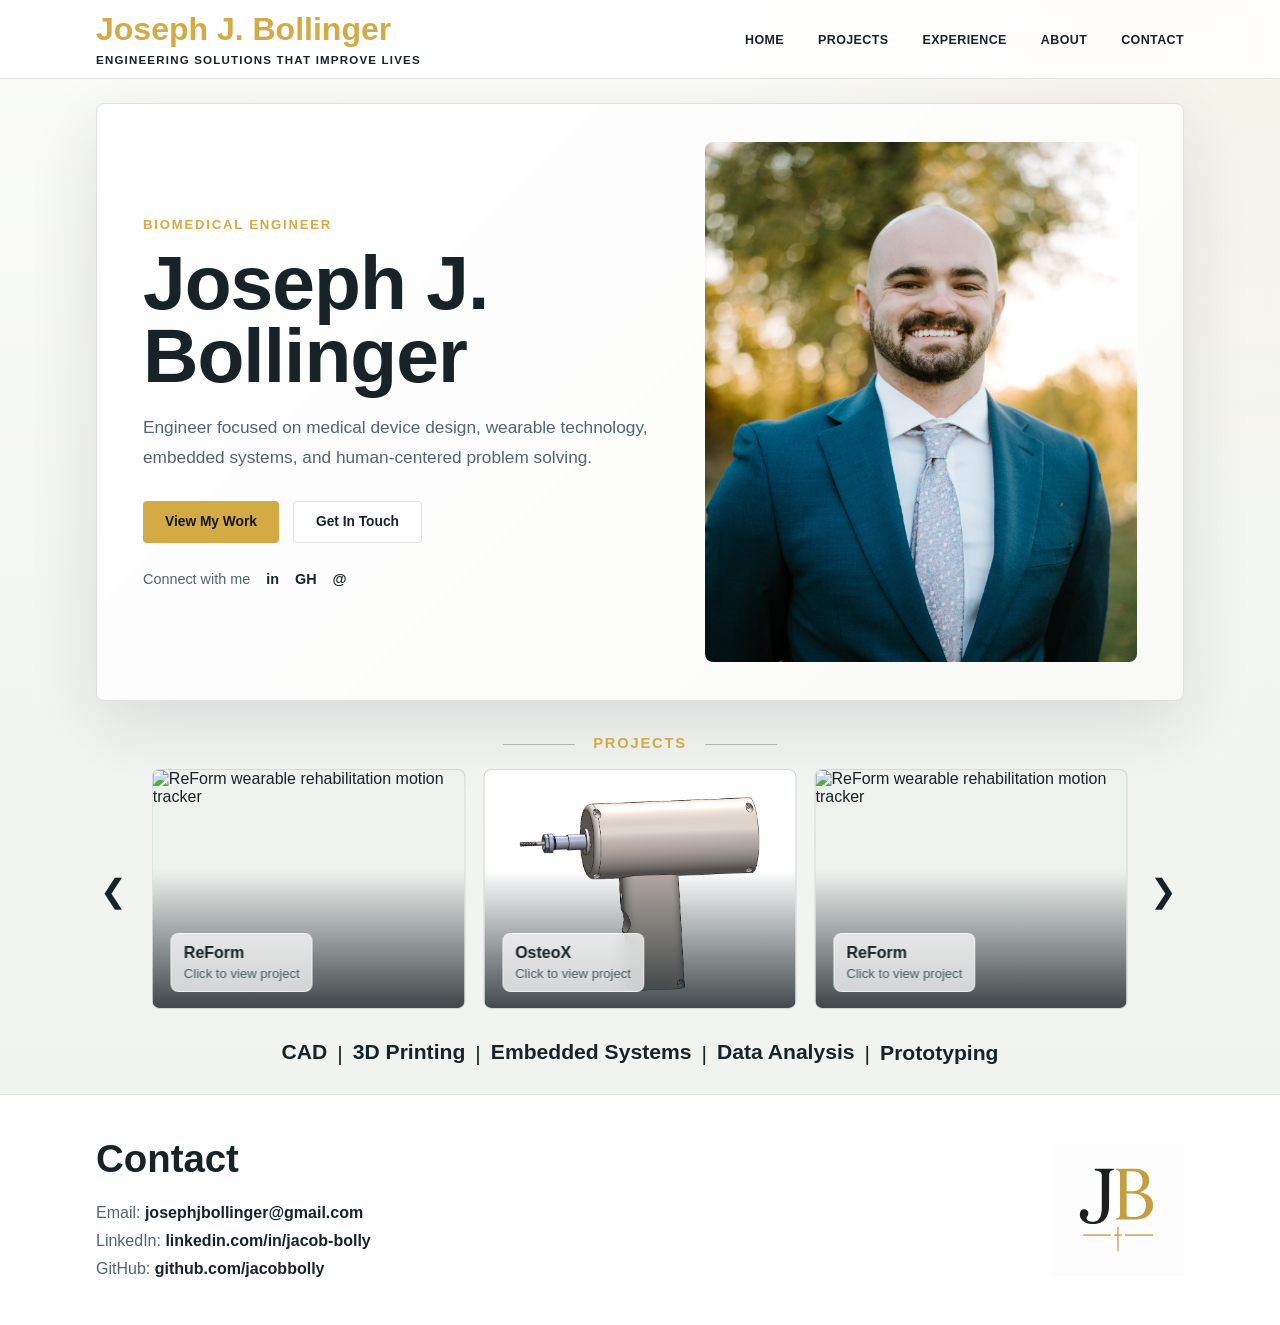
==== commit dd349046: "Add files via upload" ====
--- a/index.html
+++ b/index.html
@@ -73,9 +73,9 @@
             </a>
 
             <a href="projects.html#rehab-device" class="project-card">
-              <img src="assets/rehab-prototype.jpg" alt="Rehab Motion Tracker prototype">
+              <img src="assets/ReformOverview%20image.png" alt="ReForm wearable rehabilitation motion tracker">
               <div class="project-overlay">
-                <h3>Rehab Motion Tracker</h3>
+                <h3>ReForm</h3>
                 <p>Click to view project</p>
               </div>
             </a>
--- a/style.css
+++ b/style.css
@@ -827,12 +827,280 @@
     grid-template-columns: minmax(0, 1.25fr) minmax(220px, 0.75fr);
 }
 
+.reform-project {
+    display: block;
+    background-color: #172326;
+    color: #f7f8f5;
+    max-width: none;
+    padding-top: 0;
+    padding-bottom: 72px;
+}
+
+.reform-project > .project-sidebar,
+.reform-project > .project-workspace {
+    display: none;
+}
+
+.reform-container {
+    max-width: 1200px;
+    margin: 0 auto;
+}
+
+.reform-hero {
+    position: relative;
+    min-height: 620px;
+    display: flex;
+    align-items: flex-end;
+    overflow: hidden;
+    border: 1px solid rgba(255, 255, 255, 0.1);
+    border-radius: 8px;
+    background-color: #0f181a;
+}
+
+.reform-hero > img {
+    position: absolute;
+    inset: 0;
+    width: 100%;
+    height: 100%;
+    object-fit: cover;
+}
+
+.reform-hero::after {
+    content: "";
+    position: absolute;
+    inset: 0;
+    background: linear-gradient(90deg, rgba(23, 35, 38, 0.94), rgba(23, 35, 38, 0.62) 44%, rgba(23, 35, 38, 0.18));
+}
+
+.reform-hero-copy {
+    position: relative;
+    z-index: 1;
+    max-width: 740px;
+    padding: clamp(32px, 6vw, 72px);
+}
+
+.reform-kicker {
+    color: #caa11c;
+    font-size: 0.78rem;
+    font-weight: 900;
+    letter-spacing: 0.18em;
+    margin-bottom: 14px;
+    text-transform: uppercase;
+}
+
+.reform-hero h2,
+.reform-section-heading h3 {
+    color: #ffffff;
+    letter-spacing: 0;
+}
+
+.reform-hero h2 {
+    font-size: clamp(3rem, 7vw, 6.7rem);
+    line-height: 0.92;
+    margin-bottom: 22px;
+}
+
+.reform-hero p:not(.reform-kicker),
+.reform-section p,
+.reform-muted {
+    color: #d9dfdc;
+    line-height: 1.65;
+}
+
+.reform-actions {
+    display: flex;
+    flex-wrap: wrap;
+    gap: 12px;
+    margin-top: 28px;
+}
+
+.reform-actions a {
+    border: 1px solid rgba(255, 255, 255, 0.16);
+    border-radius: 4px;
+    color: #ffffff;
+    font-size: 0.82rem;
+    font-weight: 900;
+    letter-spacing: 0.04em;
+    padding: 12px 16px;
+    text-transform: uppercase;
+}
+
+.reform-actions a:first-child {
+    background-color: #caa11c;
+    border-color: #caa11c;
+    color: #172326;
+}
+
+.reform-actions a:hover {
+    background-color: #d8b744;
+    border-color: #d8b744;
+    color: #172326;
+    transform: translateY(-2px);
+}
+
+.reform-section {
+    padding: 76px 0 0;
+}
+
+.reform-section-heading {
+    max-width: 780px;
+    margin-bottom: 28px;
+}
+
+.reform-section-heading h3 {
+    font-size: clamp(2rem, 4vw, 3.6rem);
+    line-height: 1.05;
+}
+
+.reform-overview-grid,
+.reform-card-grid,
+.reform-component-grid,
+.reform-result-grid,
+.reform-timeline {
+    display: grid;
+    gap: 18px;
+}
+
+.reform-overview-grid {
+    grid-template-columns: repeat(3, minmax(0, 1fr));
+}
+
+.reform-card-grid {
+    grid-template-columns: repeat(3, minmax(0, 1fr));
+}
+
+.reform-component-grid {
+    grid-template-columns: repeat(5, minmax(0, 1fr));
+}
+
+.reform-overview-grid article,
+.reform-card-grid article,
+.reform-component-grid article,
+.reform-result-grid article,
+.reform-timeline article,
+.reform-media-grid figure,
+.reform-two-column,
+.reform-architecture-grid {
+    background-color: rgba(255, 255, 255, 0.045);
+    border: 1px solid rgba(255, 255, 255, 0.1);
+    border-radius: 8px;
+    padding: 22px;
+    transition: transform 180ms ease, border-color 180ms ease, background-color 180ms ease;
+}
+
+.reform-overview-grid article:hover,
+.reform-card-grid article:hover,
+.reform-component-grid article:hover,
+.reform-result-grid article:hover,
+.reform-timeline article:hover,
+.reform-media-grid figure:hover {
+    background-color: rgba(255, 255, 255, 0.065);
+    border-color: rgba(202, 161, 28, 0.45);
+    transform: translateY(-3px);
+}
+
+.reform-overview-grid span,
+.reform-result-grid strong,
+.reform-timeline span {
+    color: #caa11c;
+    display: block;
+    font-weight: 900;
+    margin-bottom: 10px;
+}
+
+.reform-card-grid h4,
+.reform-component-grid h4,
+.reform-timeline h4 {
+    color: #ffffff;
+    margin-bottom: 8px;
+}
+
+.reform-architecture-grid,
+.reform-two-column {
+    display: grid;
+    grid-template-columns: minmax(0, 1fr) minmax(320px, 0.9fr);
+    gap: 22px;
+    align-items: center;
+}
+
+.reform-block-diagram {
+    display: grid;
+    grid-template-columns: repeat(4, minmax(0, 1fr));
+    gap: 12px;
+}
+
+.reform-block-diagram span {
+    position: relative;
+    min-height: 118px;
+    display: grid;
+    place-items: center;
+    border: 1px solid rgba(202, 161, 28, 0.45);
+    border-radius: 8px;
+    color: #ffffff;
+    font-weight: 900;
+    padding: 16px;
+    text-align: center;
+}
+
+.reform-block-diagram span:not(:last-child)::after {
+    content: ">";
+    position: absolute;
+    right: -12px;
+    color: #caa11c;
+}
+
+.reform-media-grid {
+    display: grid;
+    grid-template-columns: repeat(3, minmax(0, 1fr));
+    gap: 18px;
+}
+
+.reform-media-grid figcaption {
+    color: #ffffff;
+    font-weight: 900;
+    margin-top: 12px;
+}
+
+.reform-media-contain,
+.reform-component-grid img {
+    width: 100%;
+    aspect-ratio: 16 / 10;
+    object-fit: contain;
+    background-color: #ffffff;
+    border-radius: 8px;
+    padding: 12px;
+}
+
+.reform-component-grid img {
+    aspect-ratio: 1 / 1;
+    margin-bottom: 14px;
+}
+
+.reform-result-grid {
+    grid-template-columns: repeat(4, minmax(0, 1fr));
+}
+
+.reform-result-grid span {
+    color: #d9dfdc;
+}
+
+.reform-timeline {
+    grid-template-columns: repeat(4, minmax(0, 1fr));
+}
+
 .experience-summary {
     color: var(--TextSecondary);
     font-size: clamp(1rem, 1.45vw, 1.24rem);
     font-weight: 600;
     line-height: 1.55;
     max-width: 840px;
+}
+
+.resume-actions {
+    display: flex;
+    flex-wrap: wrap;
+    gap: 12px;
+    margin-top: 26px;
 }
 
 .experience-section {
@@ -997,8 +1265,36 @@
     .project-contributors > div,
     .experience-grid,
     .experience-grid.three-column,
-    .experience-item {
+    .experience-item,
+    .reform-overview-grid,
+    .reform-card-grid,
+    .reform-component-grid,
+    .reform-architecture-grid,
+    .reform-block-diagram,
+    .reform-media-grid,
+    .reform-two-column,
+    .reform-result-grid,
+    .reform-timeline {
         grid-template-columns: 1fr;
+    }
+
+    .reform-project {
+        padding-left: 18px;
+        padding-right: 18px;
+    }
+
+    .reform-hero {
+        min-height: 560px;
+    }
+
+    .reform-section {
+        padding-top: 54px;
+    }
+
+    .reform-block-diagram span:not(:last-child)::after {
+        content: "v";
+        right: auto;
+        bottom: -15px;
     }
 
     .project-sidebar {
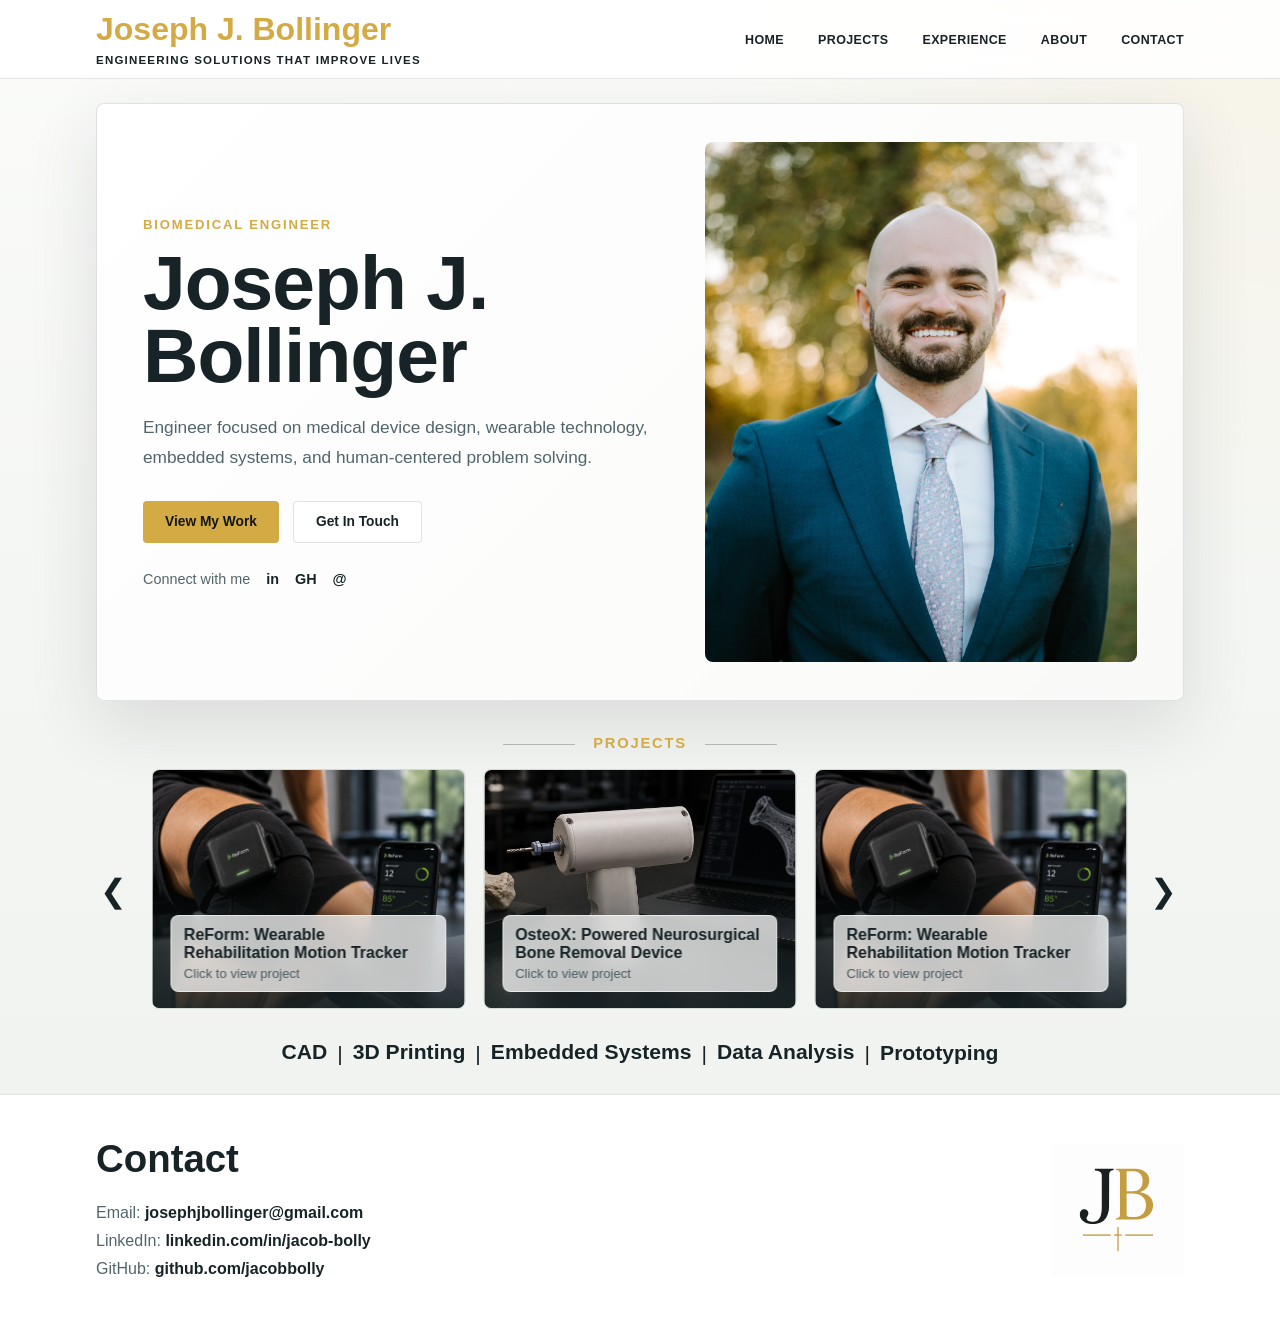
==== commit ba9905ce: "Add files via upload" ====
--- a/index.html
+++ b/index.html
@@ -65,7 +65,7 @@
           <div class="slide-track">
 
             <a href="projects.html#osteox" class="project-card">
-              <img class="image-contain" src="assets/osteox-works-like.png" alt="OsteoX neurosurgical bone removal device">
+              <img src="assets/osteox-overview.png" alt="OsteoX neurosurgical bone removal device">
               <div class="project-overlay">
                 <h3>OsteoX</h3>
                 <p>Click to view project</p>
--- a/style.css
+++ b/style.css
@@ -855,6 +855,7 @@
     border: 1px solid rgba(255, 255, 255, 0.1);
     border-radius: 8px;
     background-color: #0f181a;
+    box-shadow: 0 28px 70px rgba(0, 0, 0, 0.32);
 }
 
 .reform-hero > img {
@@ -869,14 +870,19 @@
     content: "";
     position: absolute;
     inset: 0;
-    background: linear-gradient(90deg, rgba(23, 35, 38, 0.94), rgba(23, 35, 38, 0.62) 44%, rgba(23, 35, 38, 0.18));
+    background: linear-gradient(0deg, rgba(23, 35, 38, 0.95), rgba(23, 35, 38, 0.52) 38%, rgba(23, 35, 38, 0.08) 72%);
 }
 
 .reform-hero-copy {
     position: relative;
     z-index: 1;
-    max-width: 740px;
-    padding: clamp(32px, 6vw, 72px);
+    max-width: 680px;
+    margin: clamp(18px, 3vw, 36px);
+    padding: clamp(24px, 4vw, 44px);
+    border: 1px solid rgba(255, 255, 255, 0.12);
+    border-radius: 8px;
+    background-color: rgba(23, 35, 38, 0.78);
+    backdrop-filter: blur(8px);
 }
 
 .reform-kicker {
@@ -898,6 +904,18 @@
     font-size: clamp(3rem, 7vw, 6.7rem);
     line-height: 0.92;
     margin-bottom: 22px;
+}
+
+.reform-project:not(.osteox-project) .reform-hero-copy {
+    max-width: 560px;
+}
+
+.reform-project:not(.osteox-project) .reform-hero h2 {
+    font-size: clamp(2.5rem, 5.4vw, 5.2rem);
+}
+
+.osteox-hero > img {
+    object-position: center center;
 }
 
 .reform-hero p:not(.reform-kicker),
@@ -1082,6 +1100,22 @@
 
 .reform-result-grid span {
     color: #d9dfdc;
+}
+
+.osteox-data-panel {
+    align-items: stretch;
+}
+
+.osteox-data-panel .data-visuals {
+    display: grid;
+    gap: 18px;
+}
+
+.osteox-data-panel .data-visuals img {
+    width: 100%;
+    background-color: #ffffff;
+    border-radius: 8px;
+    padding: 14px;
 }
 
 .reform-timeline {
